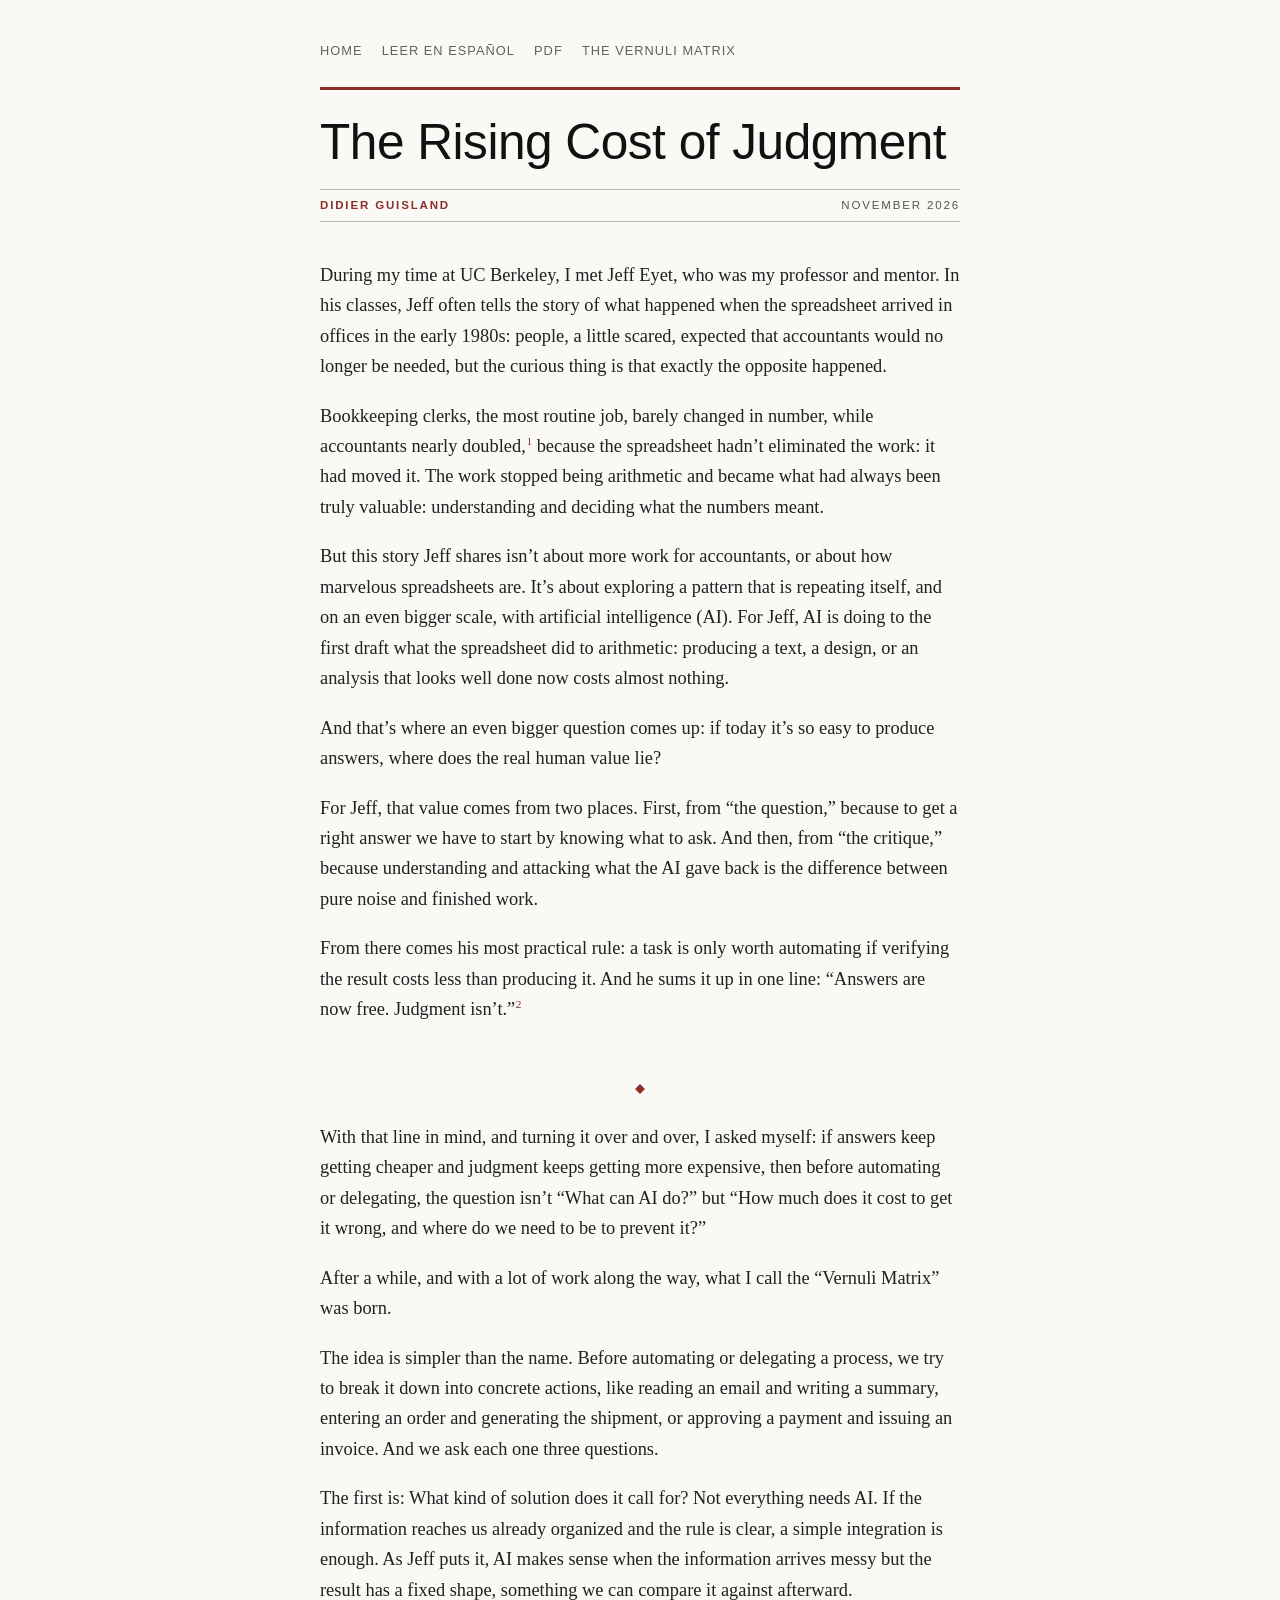
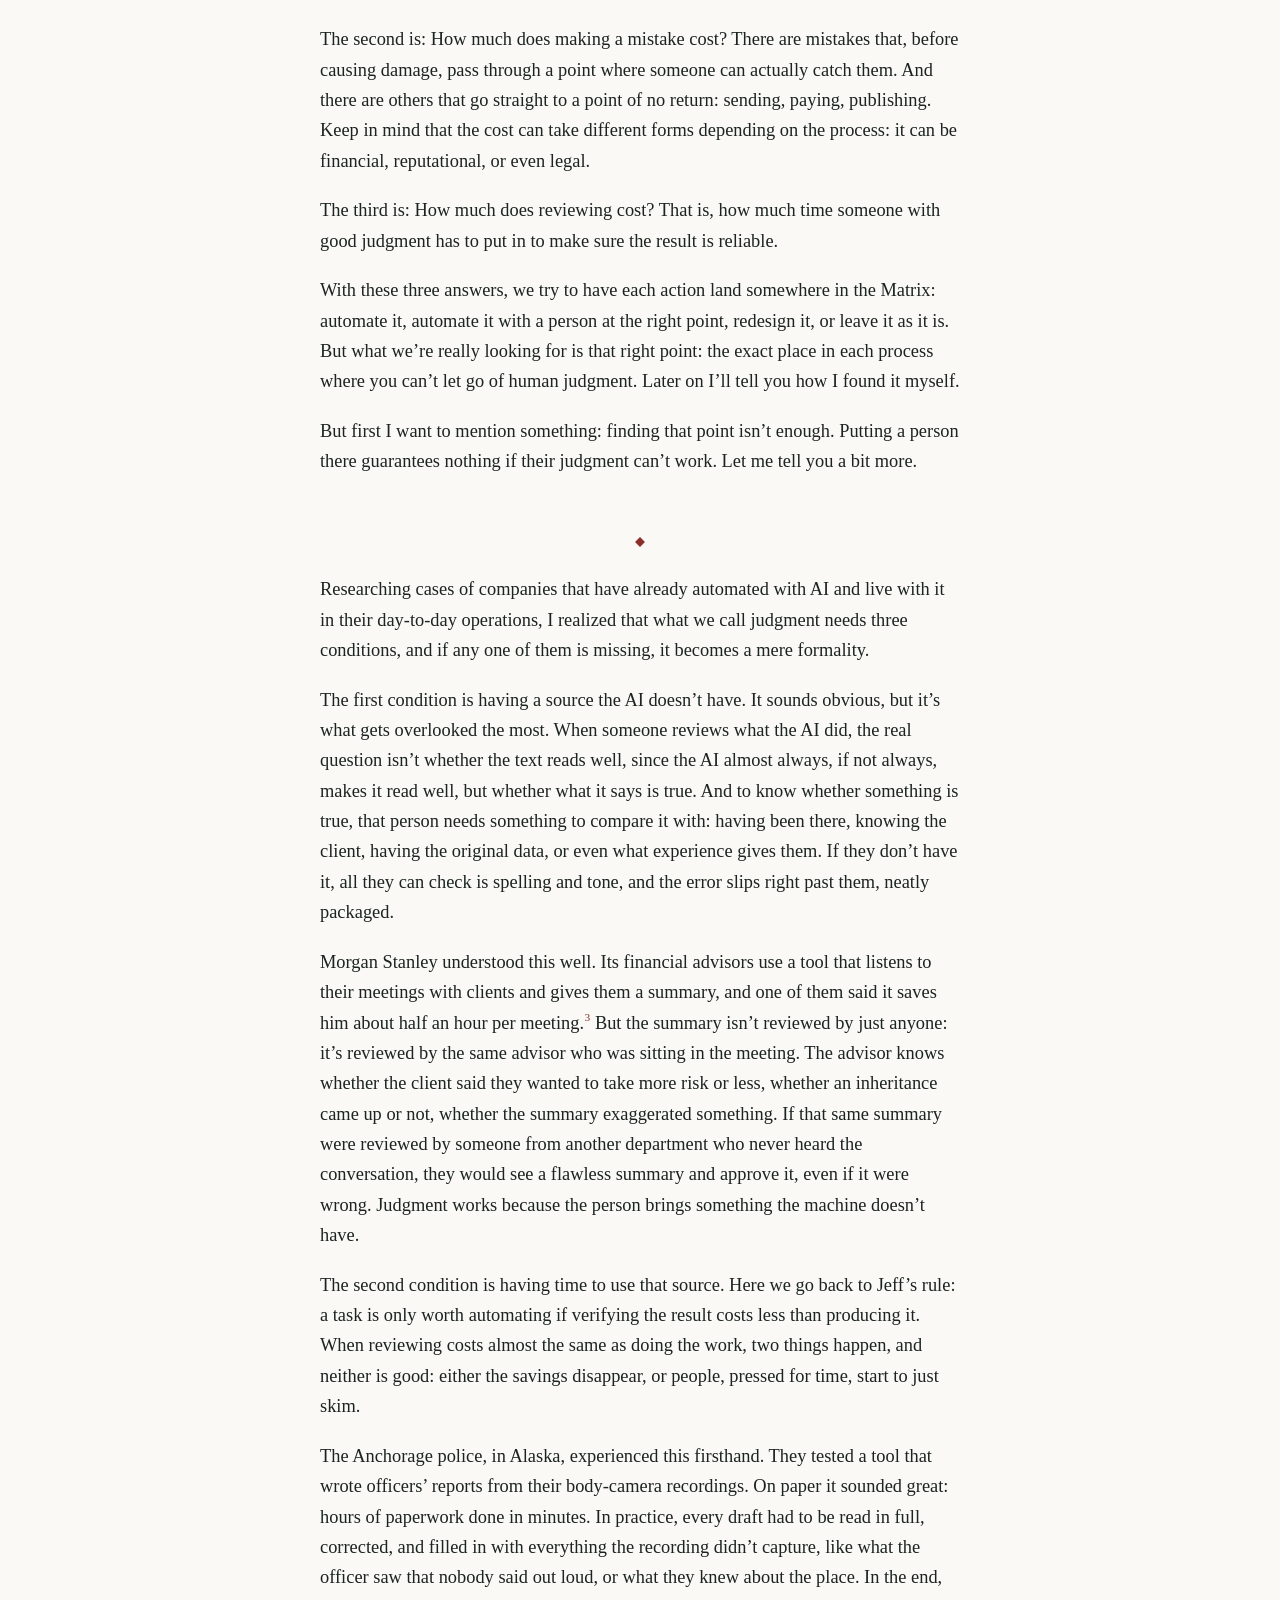
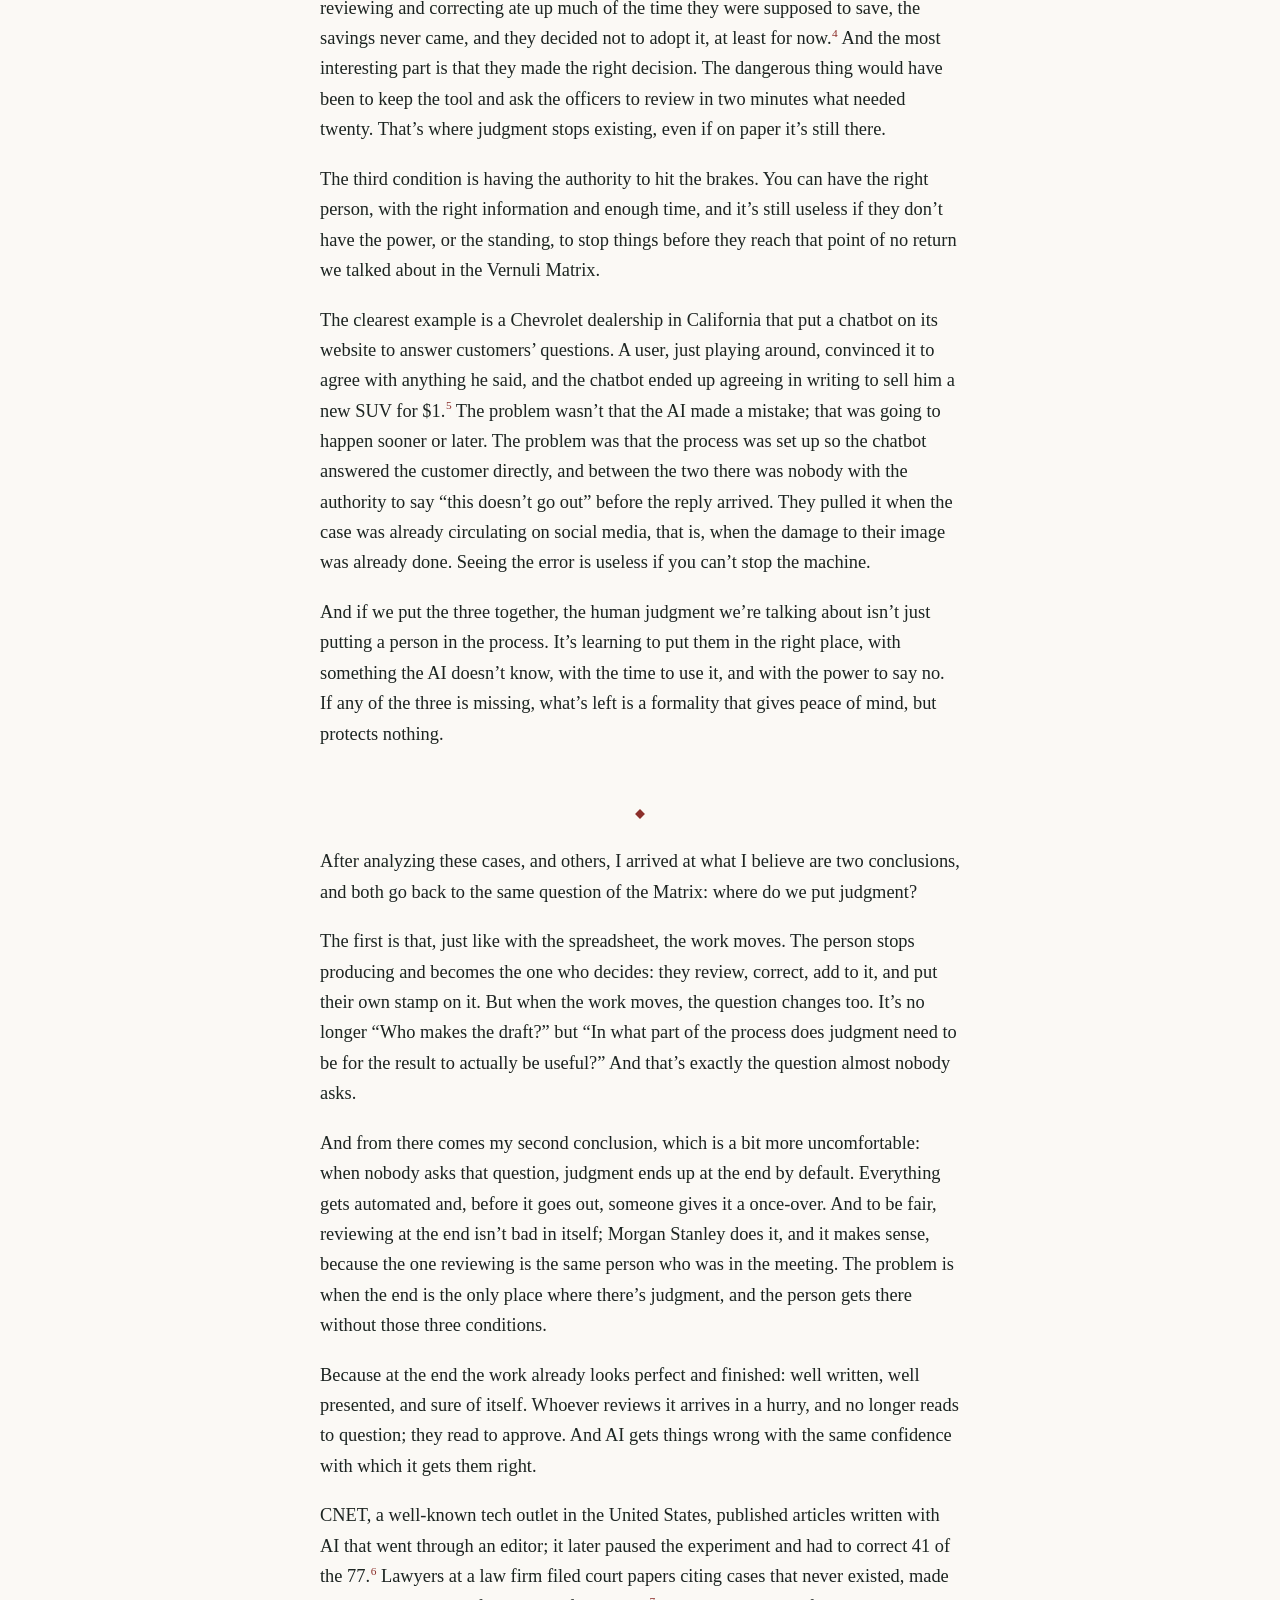
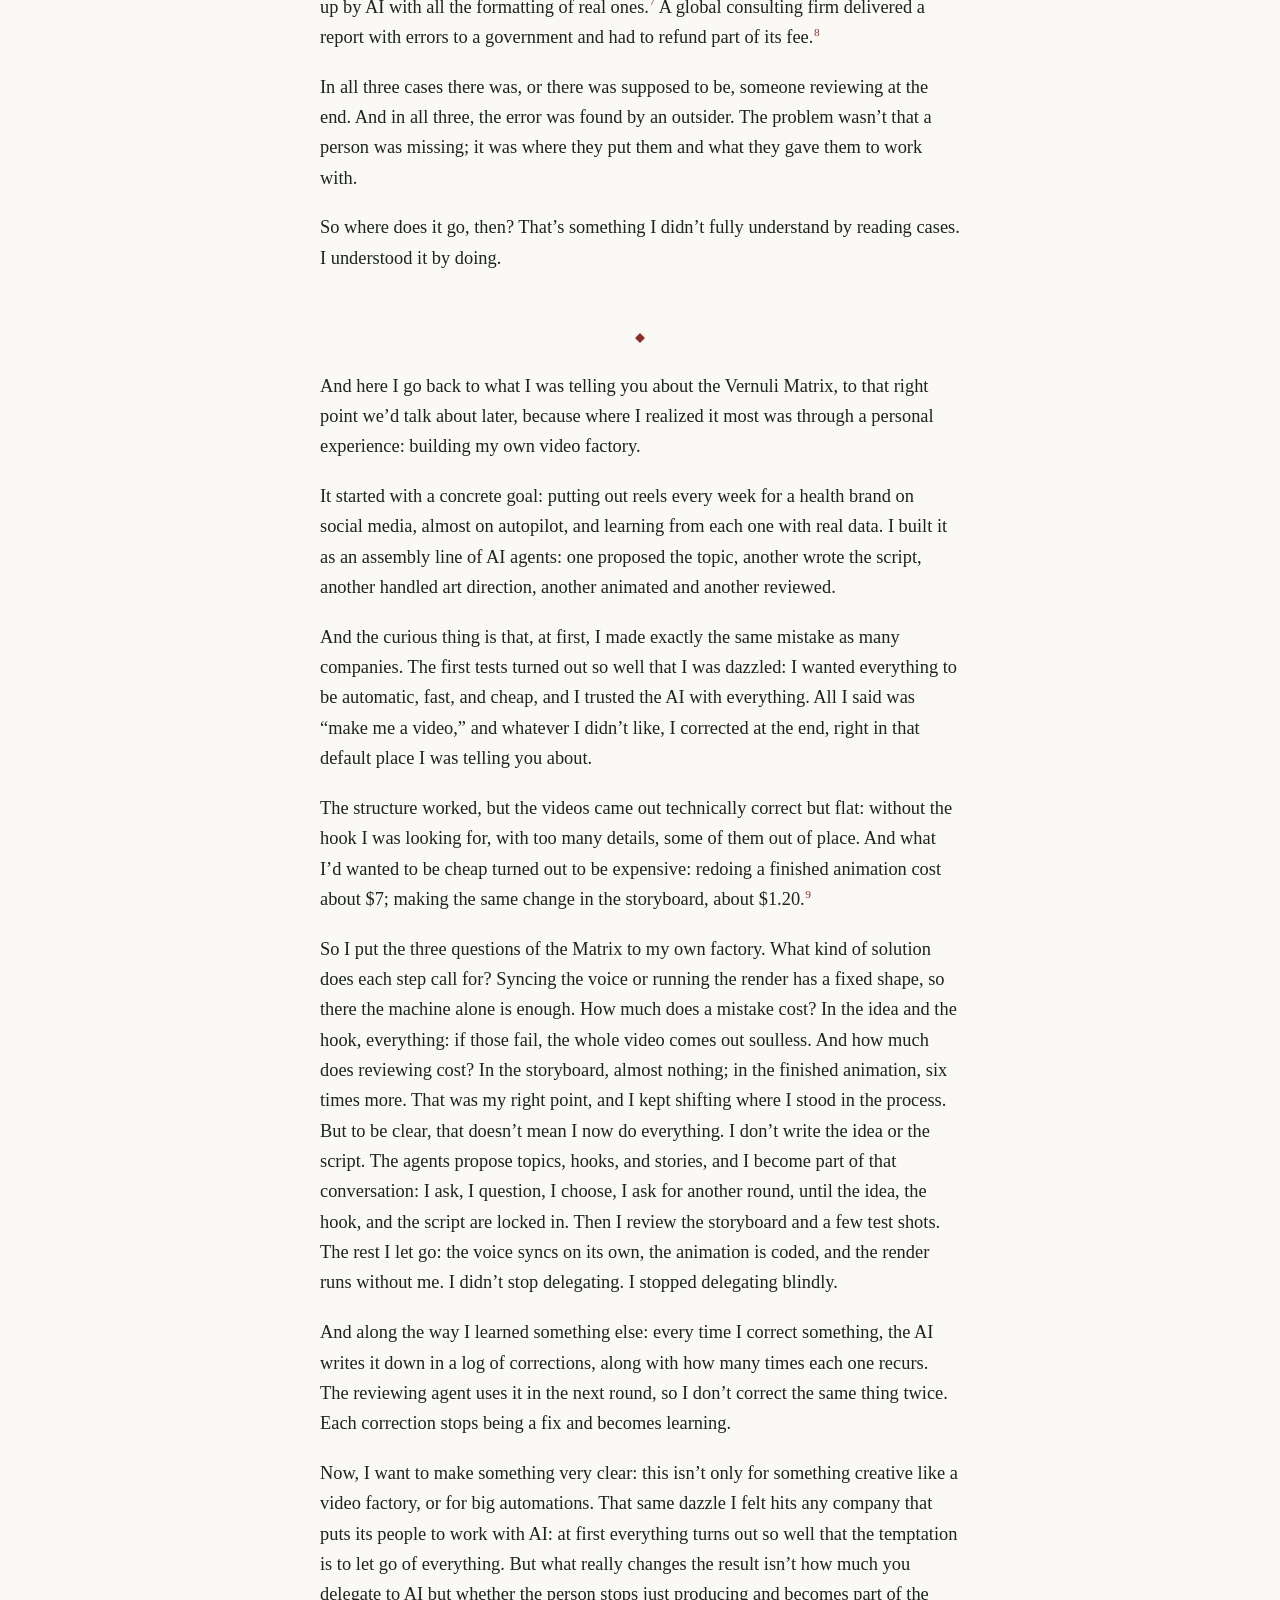
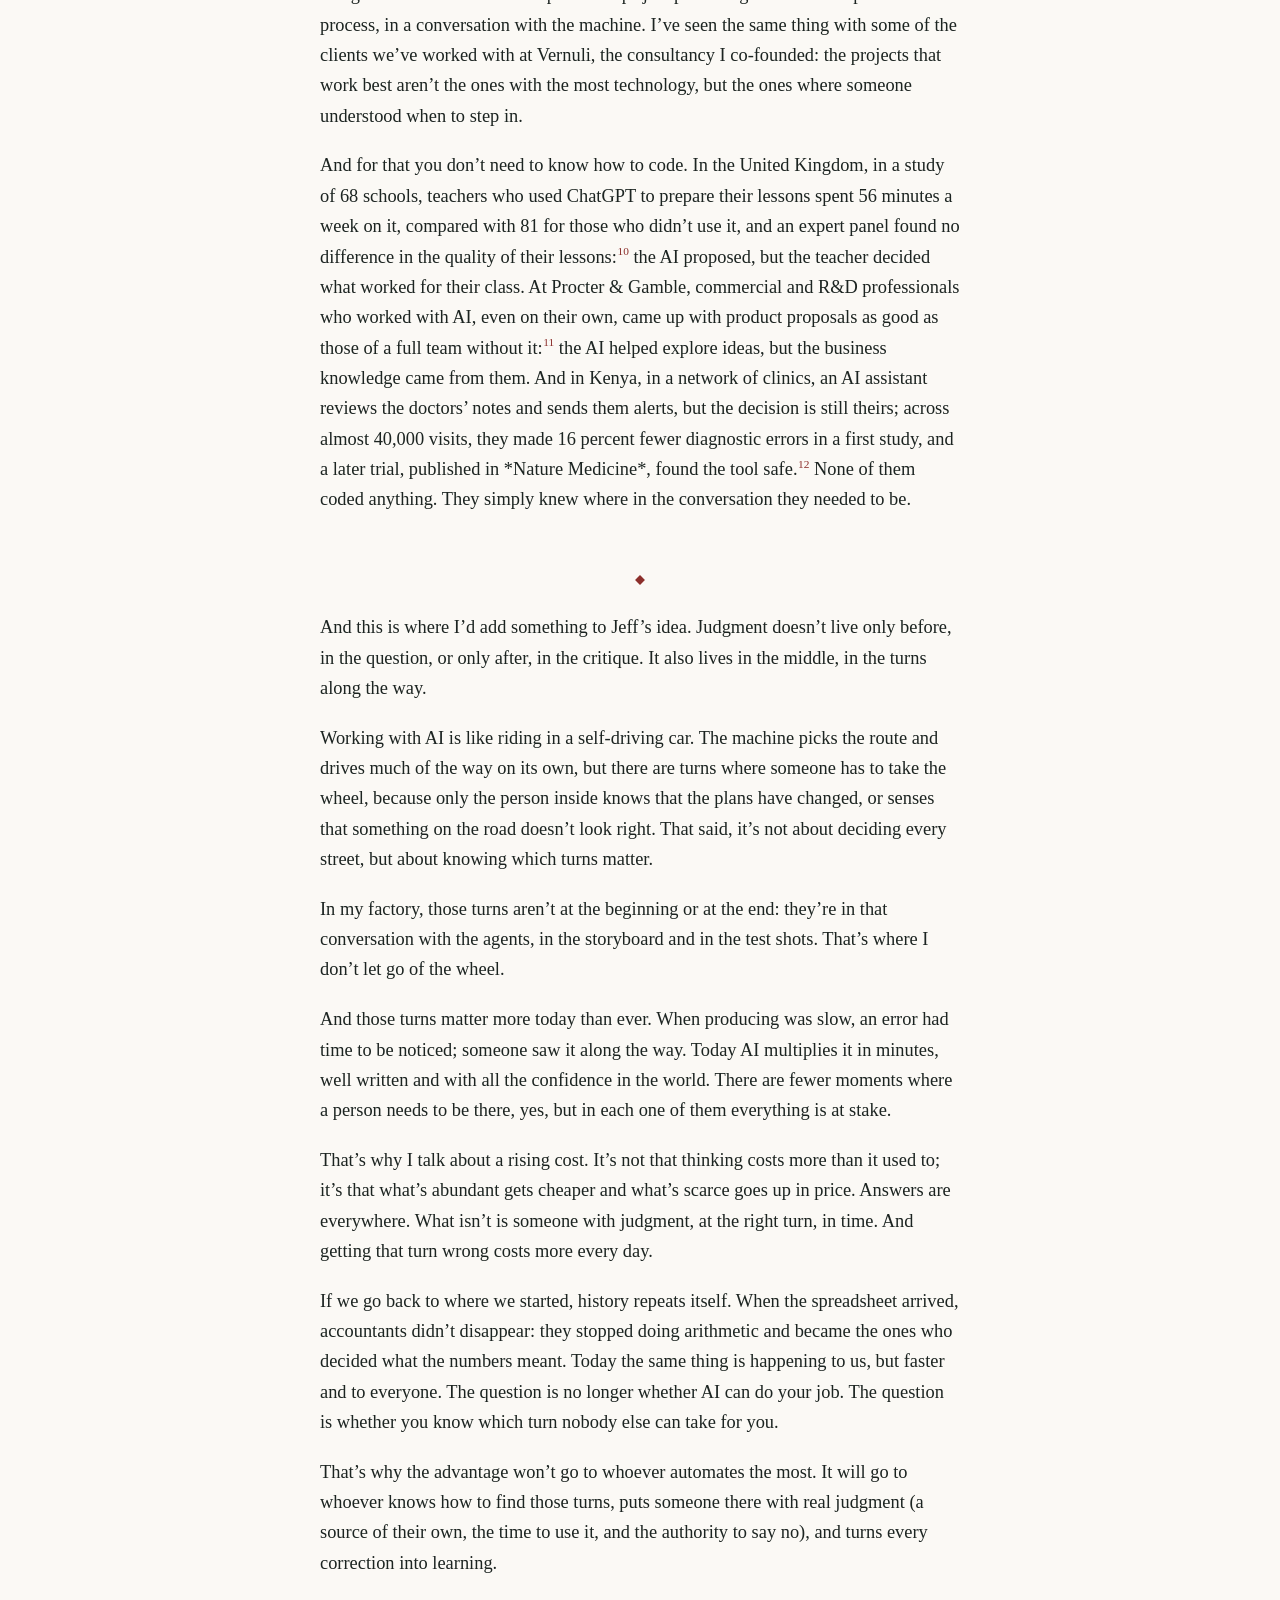
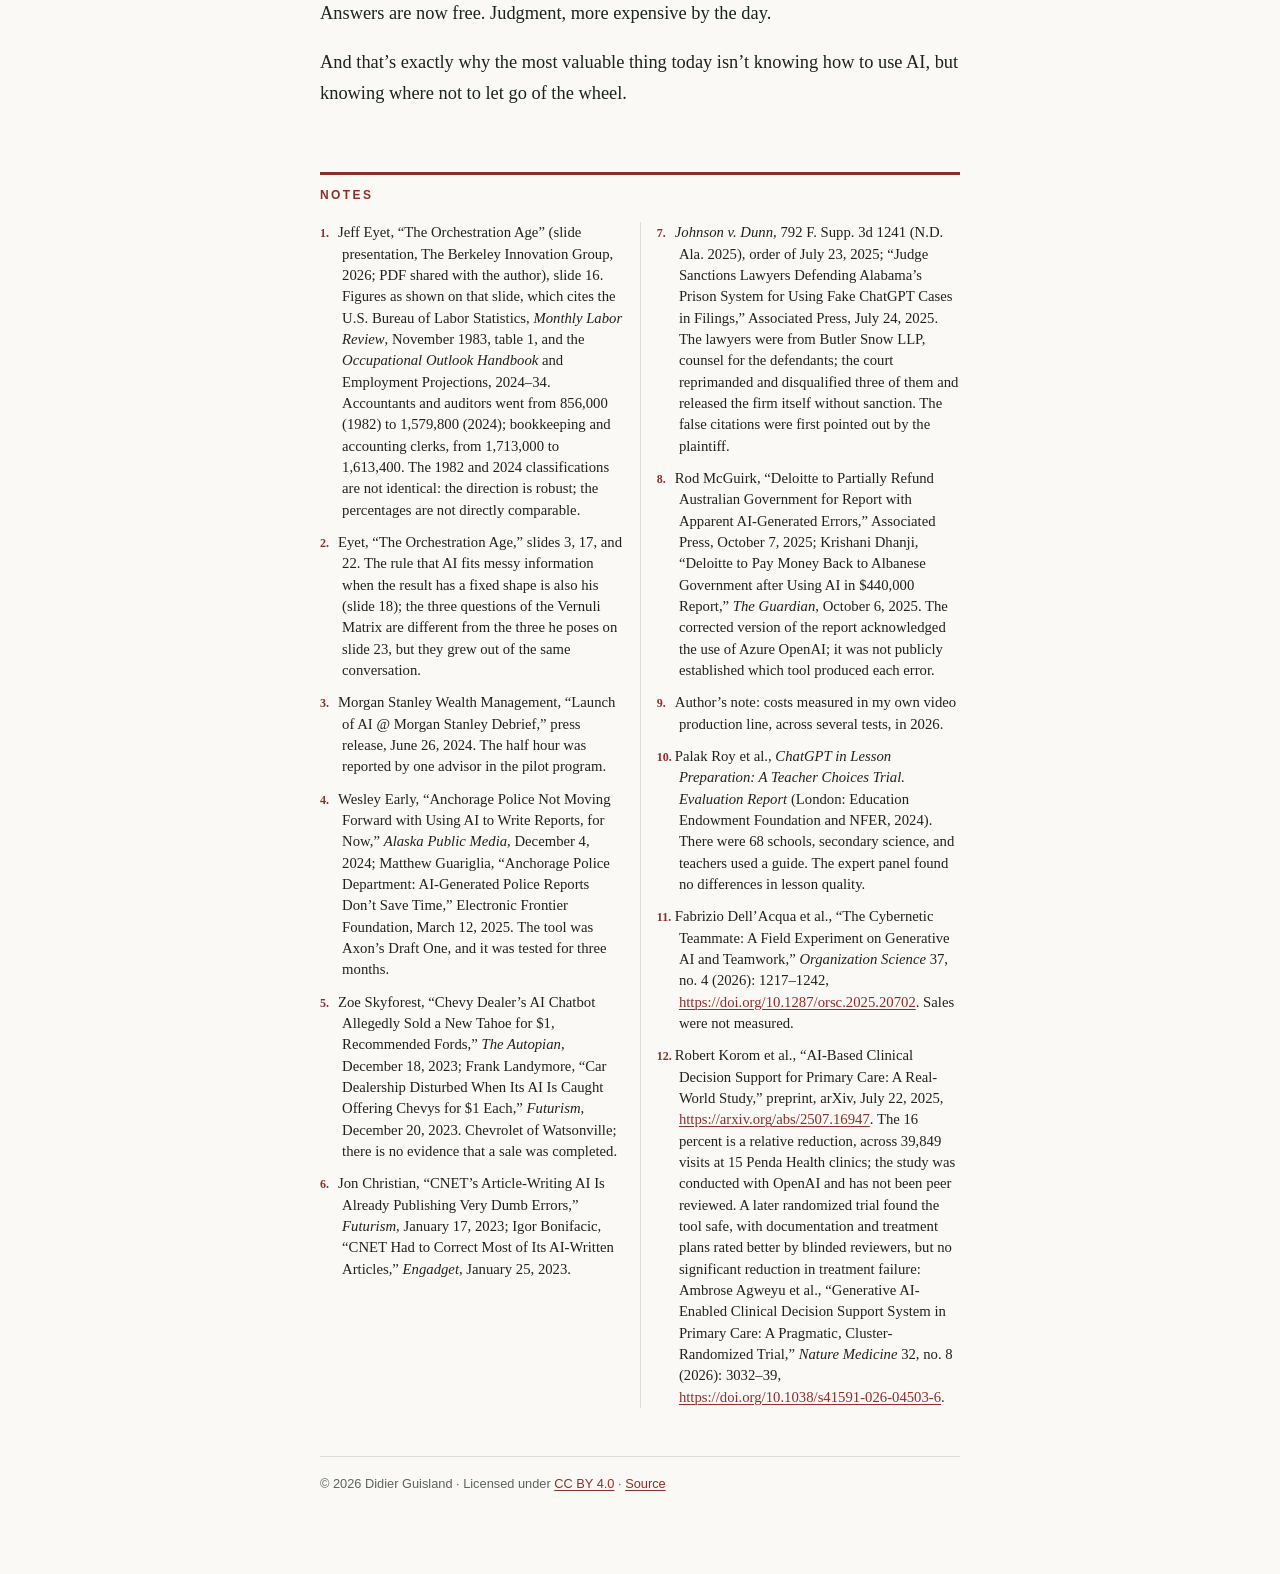
==== en/index.html @ 605b2285 "Initial public version" ====
<!doctype html>
<html lang="en"><head><meta charset="utf-8"><meta name="viewport" content="width=device-width, initial-scale=1"><meta name="description" content="An essay on where human judgment belongs when answers become free. By Didier Guisland."><meta property="og:title" content="The Rising Cost of Judgment"><meta property="og:description" content="An essay on where human judgment belongs when answers become free. By Didier Guisland."><meta property="og:type" content="article"><meta name="author" content="Didier Guisland"><title>The Rising Cost of Judgment</title>
<style>
html { -webkit-print-color-adjust: exact; }
body { margin: 0; hyphens: manual; }
sup { font-size: .62em; line-height: 0; vertical-align: super; }
p { margin: 0; orphans: 3; widows: 3; }
.nota { break-inside: avoid; overflow-wrap: anywhere; }
a { color: inherit; overflow-wrap: anywhere; }
.marcador { background: #FFF1A8; color: #6B5300; font-style: normal; padding: .1em .35em; border: 1px dashed #C9A400; font-family: 'Helvetica Neue', sans-serif; font-size: 9pt; letter-spacing: 0; text-transform: none; }
@page { size: 8.5in 11in; margin: .95in 1.2in .95in 1.2in;
  @bottom-left { content: "Didier Guisland   ·   THE RISING COST OF JUDGMENT"; white-space: pre; width: 5in; font: 7.5pt 'Helvetica Neue', sans-serif; letter-spacing: .14em; text-transform: uppercase; color: #6d6d6d; vertical-align: top; padding-top: .3in; }
  @bottom-right { content: counter(page); font: 9pt 'Helvetica Neue', sans-serif; color: #6d6d6d; vertical-align: top; padding-top: .26in; } }
:root { --acento: #8C2F2B; }
body { font-family: Charter, 'Bitstream Charter', Georgia, serif; font-size: 11.5pt; line-height: 1.55; color: #1a1a1a; }
header { border-top: 2.5pt solid var(--acento); padding-top: .32in; margin-bottom: .42in; }
h1 { text-wrap: balance; font-family: 'Helvetica Neue', Helvetica, sans-serif; font-weight: 500; font-size: 32pt; line-height: 1.1; letter-spacing: -.01em; margin: 0 0 .2in; color: #111; }
.bajada { font-style: italic; font-size: 15pt; line-height: 1.35; color: #444; margin: 0 0 .28in; }
.firma { font-family: 'Helvetica Neue', Helvetica, sans-serif; font-size: 8.5pt; letter-spacing: .16em; text-transform: uppercase; color: #555;
  border-top: .5pt solid #bbb; border-bottom: .5pt solid #bbb; padding: .55em 0 .45em; display: flex; justify-content: space-between; }
.firma b { font-weight: 600; color: var(--acento); }
section p + p { text-indent: 1.4em; }
section:first-of-type > p:first-child::first-line { font-variant-caps: normal; }
section + section > p:first-child { padding-top: 3.1em; background: url("data:image/svg+xml,%3Csvg xmlns='http://www.w3.org/2000/svg' width='10' height='10'%3E%3Crect x='1.5' y='1.5' width='7' height='7' fill='%238C2F2B' transform='rotate(45 5 5)'/%3E%3C/svg%3E") center 1.05em / 10px 10px no-repeat; }
sup { font-family: Charter, 'Bitstream Charter', Georgia, serif; color: var(--acento); font-size: .62em; padding-left: .05em; }
h2.notas { font-family: 'Helvetica Neue', Helvetica, sans-serif; font-weight: 600; font-size: 9pt; letter-spacing: .2em; text-transform: uppercase; color: var(--acento);
  border-top: 2.5pt solid var(--acento); padding-top: .9em; margin: 0 0 1.4em; break-before: page; }
.lista-notas { column-count: 2; column-gap: .35in; column-rule: .5pt solid #ddd; }
.nota { font-size: 9.5pt; line-height: 1.45; margin: 0 0 .75em; padding-left: 1.5em; text-indent: -1.5em; color: #222; }
.nota .n { display: inline-block; width: 1.5em; text-indent: 0; font-size: 9pt; color: var(--acento); font-weight: 700; }
a { text-decoration: none; color: #333; }

@media screen {
  html { background: #FBF9F5; }
  body { max-width: 40rem; margin: 0 auto; padding: 2.5rem 1.25rem 5rem; font-size: 1.15rem; line-height: 1.65; color: #1C2421; }
  header { padding-top: 1.6rem; margin-bottom: 2.4rem; }
  h1 { font-size: clamp(2.1rem, 7vw, 3.1rem); margin-bottom: 1.2rem; }
  .firma { font-size: .72rem; }
  section p + p { text-indent: 0; margin-top: 1.05em; }
  section + section > p:first-child { margin-top: 2.2em; }
  h2.notas { margin-top: 4rem; font-size: .75rem; }
  .lista-notas { column-count: 1; }
  .nota { font-size: .92rem; }
  a { color: #8C2F2B; text-decoration: underline; text-decoration-thickness: 1px; text-underline-offset: 2px; }
  .topnav { font-family: 'Helvetica Neue', Helvetica, Arial, sans-serif; font-size: .8rem; letter-spacing: .08em; text-transform: uppercase; display: flex; flex-wrap: wrap; gap: .4rem 1.2rem; margin-bottom: 1.6rem; }
  .topnav a { color: #5C6460; text-decoration: none; }
  .topnav a:hover { color: #8C2F2B; }
  .pie { font-family: 'Helvetica Neue', Helvetica, Arial, sans-serif; font-size: .8rem; color: #5C6460; border-top: 1px solid #ddd; margin-top: 3rem; padding-top: 1rem; }
}
@media screen and (min-width: 60rem) { .lista-notas { column-count: 2; } }
@media print { .topnav, .pie { display: none; } }
</style></head>
<body>
<nav class="topnav"><a href="../">Home</a><a href="../es/">Leer en español</a><a href="The-Rising-Cost-of-Judgment.pdf">PDF</a><a href="../matrix/">The Vernuli Matrix</a></nav>
<header>
<h1>The Rising Cost of Judgment</h1>
<div class="firma"><span><b>Didier Guisland</b></span><span>November 2026</span></div>
</header>
<main>
<section>
<p>During my time at UC Berkeley, I met Jeff Eyet, who was my professor and mentor. In his classes, Jeff often tells the story of what happened when the spreadsheet arrived in offices in the early 1980s: people, a little scared, expected that accountants would no longer be needed, but the curious thing is that exactly the opposite happened.</p>
<p>Bookkeeping clerks, the most routine job, barely changed in number, while accountants nearly doubled,<sup>1</sup> because the spreadsheet hadn’t eliminated the work: it had moved it. The work stopped being arithmetic and became what had always been truly valuable: understanding and deciding what the numbers meant.</p>
<p>But this story Jeff shares isn’t about more work for accountants, or about how marvelous spreadsheets are. It’s about exploring a pattern that is repeating itself, and on an even bigger scale, with artificial intelligence (AI). For Jeff, AI is doing to the first draft what the spreadsheet did to arithmetic: producing a text, a design, or an analysis that looks well done now costs almost nothing.</p>
<p>And that’s where an even bigger question comes up: if today it’s so easy to produce answers, where does the real human value lie?</p>
<p>For Jeff, that value comes from two places. First, from “the question,” because to get a right answer we have to start by knowing what to ask. And then, from “the critique,” because understanding and attacking what the AI gave back is the difference between pure noise and finished work.</p>
<p>From there comes his most practical rule: a task is only worth automating if verifying the result costs less than producing it. And he sums it up in one line: “Answers are now free. Judgment isn’t.”<sup>2</sup></p>
</section>

<section>
<p>With that line in mind, and turning it over and over, I asked myself: if answers keep getting cheaper and judgment keeps getting more expensive, then before automating or delegating, the question isn’t “What can AI do?” but “How much does it cost to get it wrong, and where do we need to be to prevent it?”</p>
<p>After a while, and with a lot of work along the way, what I call the “Vernuli Matrix” was born.</p>
<p>The idea is simpler than the name. Before automating or delegating a process, we try to break it down into concrete actions, like reading an email and writing a summary, entering an order and generating the shipment, or approving a payment and issuing an invoice. And we ask each one three questions.</p>
<p>The first is: What kind of solution does it call for? Not everything needs AI. If the information reaches us already organized and the rule is clear, a simple integration is enough. As Jeff puts it, AI makes sense when the information arrives messy but the result has a fixed shape, something we can compare it against afterward.</p>
<p>The second is: How much does making a mistake cost? There are mistakes that, before causing damage, pass through a point where someone can actually catch them. And there are others that go straight to a point of no return: sending, paying, publishing. Keep in mind that the cost can take different forms depending on the process: it can be financial, reputational, or even legal.</p>
<p>The third is: How much does reviewing cost? That is, how much time someone with good judgment has to put in to make sure the result is reliable.</p>
<p>With these three answers, we try to have each action land somewhere in the Matrix: automate it, automate it with a person at the right point, redesign it, or leave it as it is. But what we’re really looking for is that right point: the exact place in each process where you can’t let go of human judgment. Later on I’ll tell you how I found it myself.</p>
<p>But first I want to mention something: finding that point isn’t enough. Putting a person there guarantees nothing if their judgment can’t work. Let me tell you a bit more.</p>
</section>

<section>
<p>Researching cases of companies that have already automated with AI and live with it in their day-to-day operations, I realized that what we call judgment needs three conditions, and if any one of them is missing, it becomes a mere formality.</p>
<p>The first condition is having a source the AI doesn’t have. It sounds obvious, but it’s what gets overlooked the most. When someone reviews what the AI did, the real question isn’t whether the text reads well, since the AI almost always, if not always, makes it read well, but whether what it says is true. And to know whether something is true, that person needs something to compare it with: having been there, knowing the client, having the original data, or even what experience gives them. If they don’t have it, all they can check is spelling and tone, and the error slips right past them, neatly packaged.</p>
<p>Morgan Stanley understood this well. Its financial advisors use a tool that listens to their meetings with clients and gives them a summary, and one of them said it saves him about half an hour per meeting.<sup>3</sup> But the summary isn’t reviewed by just anyone: it’s reviewed by the same advisor who was sitting in the meeting. The advisor knows whether the client said they wanted to take more risk or less, whether an inheritance came up or not, whether the summary exaggerated something. If that same summary were reviewed by someone from another department who never heard the conversation, they would see a flawless summary and approve it, even if it were wrong. Judgment works because the person brings something the machine doesn’t have.</p>
<p>The second condition is having time to use that source. Here we go back to Jeff’s rule: a task is only worth automating if verifying the result costs less than producing it. When reviewing costs almost the same as doing the work, two things happen, and neither is good: either the savings disappear, or people, pressed for time, start to just skim.</p>
<p>The Anchorage police, in Alaska, experienced this firsthand. They tested a tool that wrote officers’ reports from their body-camera recordings. On paper it sounded great: hours of paperwork done in minutes. In practice, every draft had to be read in full, corrected, and filled in with everything the recording didn’t capture, like what the officer saw that nobody said out loud, or what they knew about the place. In the end, reviewing and correcting ate up much of the time they were supposed to save, the savings never came, and they decided not to adopt it, at least for now.<sup>4</sup> And the most interesting part is that they made the right decision. The dangerous thing would have been to keep the tool and ask the officers to review in two minutes what needed twenty. That’s where judgment stops existing, even if on paper it’s still there.</p>
<p>The third condition is having the authority to hit the brakes. You can have the right person, with the right information and enough time, and it’s still useless if they don’t have the power, or the standing, to stop things before they reach that point of no return we talked about in the Vernuli Matrix.</p>
<p>The clearest example is a Chevrolet dealership in California that put a chatbot on its website to answer customers’ questions. A user, just playing around, convinced it to agree with anything he said, and the chatbot ended up agreeing in writing to sell him a new SUV for $1.<sup>5</sup> The problem wasn’t that the AI made a mistake; that was going to happen sooner or later. The problem was that the process was set up so the chatbot answered the customer directly, and between the two there was nobody with the authority to say “this doesn’t go out” before the reply arrived. They pulled it when the case was already circulating on social media, that is, when the damage to their image was already done. Seeing the error is useless if you can’t stop the machine.</p>
<p>And if we put the three together, the human judgment we’re talking about isn’t just putting a person in the process. It’s learning to put them in the right place, with something the AI doesn’t know, with the time to use it, and with the power to say no. If any of the three is missing, what’s left is a formality that gives peace of mind, but protects nothing.</p>
</section>

<section>
<p>After analyzing these cases, and others, I arrived at what I believe are two conclusions, and both go back to the same question of the Matrix: where do we put judgment?</p>
<p>The first is that, just like with the spreadsheet, the work moves. The person stops producing and becomes the one who decides: they review, correct, add to it, and put their own stamp on it. But when the work moves, the question changes too. It’s no longer “Who makes the draft?” but “In what part of the process does judgment need to be for the result to actually be useful?” And that’s exactly the question almost nobody asks.</p>
<p>And from there comes my second conclusion, which is a bit more uncomfortable: when nobody asks that question, judgment ends up at the end by default. Everything gets automated and, before it goes out, someone gives it a once-over. And to be fair, reviewing at the end isn’t bad in itself; Morgan Stanley does it, and it makes sense, because the one reviewing is the same person who was in the meeting. The problem is when the end is the only place where there’s judgment, and the person gets there without those three conditions.</p>
<p>Because at the end the work already looks perfect and finished: well written, well presented, and sure of itself. Whoever reviews it arrives in a hurry, and no longer reads to question; they read to approve. And AI gets things wrong with the same confidence with which it gets them right.</p>
<p>CNET, a well-known tech outlet in the United States, published articles written with AI that went through an editor; it later paused the experiment and had to correct 41 of the 77.<sup>6</sup> Lawyers at a law firm filed court papers citing cases that never existed, made up by AI with all the formatting of real ones.<sup>7</sup> A global consulting firm delivered a report with errors to a government and had to refund part of its fee.<sup>8</sup></p>
<p>In all three cases there was, or there was supposed to be, someone reviewing at the end. And in all three, the error was found by an outsider. The problem wasn’t that a person was missing; it was where they put them and what they gave them to work with.</p>
<p>So where does it go, then? That’s something I didn’t fully understand by reading cases. I understood it by doing.</p>
</section>

<section>
<p>And here I go back to what I was telling you about the Vernuli Matrix, to that right point we’d talk about later, because where I realized it most was through a personal experience: building my own video factory.</p>
<p>It started with a concrete goal: putting out reels every week for a health brand on social media, almost on autopilot, and learning from each one with real data. I built it as an assembly line of AI agents: one proposed the topic, another wrote the script, another handled art direction, another animated and another reviewed.</p>
<p>And the curious thing is that, at first, I made exactly the same mistake as many companies. The first tests turned out so well that I was dazzled: I wanted everything to be automatic, fast, and cheap, and I trusted the AI with everything. All I said was “make me a video,” and whatever I didn’t like, I corrected at the end, right in that default place I was telling you about.</p>
<p>The structure worked, but the videos came out technically correct but flat: without the hook I was looking for, with too many details, some of them out of place. And what I’d wanted to be cheap turned out to be expensive: redoing a finished animation cost about $7; making the same change in the storyboard, about $1.20.<sup>9</sup></p>
<p>So I put the three questions of the Matrix to my own factory. What kind of solution does each step call for? Syncing the voice or running the render has a fixed shape, so there the machine alone is enough. How much does a mistake cost? In the idea and the hook, everything: if those fail, the whole video comes out soulless. And how much does reviewing cost? In the storyboard, almost nothing; in the finished animation, six times more. That was my right point, and I kept shifting where I stood in the process. But to be clear, that doesn’t mean I now do everything. I don’t write the idea or the script. The agents propose topics, hooks, and stories, and I become part of that conversation: I ask, I question, I choose, I ask for another round, until the idea, the hook, and the script are locked in. Then I review the storyboard and a few test shots. The rest I let go: the voice syncs on its own, the animation is coded, and the render runs without me. I didn’t stop delegating. I stopped delegating blindly.</p>
<p>And along the way I learned something else: every time I correct something, the AI writes it down in a log of corrections, along with how many times each one recurs. The reviewing agent uses it in the next round, so I don’t correct the same thing twice. Each correction stops being a fix and becomes learning.</p>
<p>Now, I want to make something very clear: this isn’t only for something creative like a video factory, or for big automations. That same dazzle I felt hits any company that puts its people to work with AI: at first everything turns out so well that the temptation is to let go of everything. But what really changes the result isn’t how much you delegate to AI but whether the person stops just producing and becomes part of the process, in a conversation with the machine. I’ve seen the same thing with some of the clients we’ve worked with at Vernuli, the consultancy I co-founded: the projects that work best aren’t the ones with the most technology, but the ones where someone understood when to step in.</p>
<p>And for that you don’t need to know how to code. In the United Kingdom, in a study of 68 schools, teachers who used ChatGPT to prepare their lessons spent 56 minutes a week on it, compared with 81 for those who didn’t use it, and an expert panel found no difference in the quality of their lessons:<sup>10</sup> the AI proposed, but the teacher decided what worked for their class. At Procter &amp; Gamble, commercial and R&amp;D professionals who worked with AI, even on their own, came up with product proposals as good as those of a full team without it:<sup>11</sup> the AI helped explore ideas, but the business knowledge came from them. And in Kenya, in a network of clinics, an AI assistant reviews the doctors’ notes and sends them alerts, but the decision is still theirs; across almost 40,000 visits, they made 16 percent fewer diagnostic errors in a first study, and a later trial, published in *Nature Medicine*, found the tool safe.<sup>12</sup> None of them coded anything. They simply knew where in the conversation they needed to be.</p>
</section>

<section>
<p>And this is where I’d add something to Jeff’s idea. Judgment doesn’t live only before, in the question, or only after, in the critique. It also lives in the middle, in the turns along the way.</p>
<p>Working with AI is like riding in a self-driving car. The machine picks the route and drives much of the way on its own, but there are turns where someone has to take the wheel, because only the person inside knows that the plans have changed, or senses that something on the road doesn’t look right. That said, it’s not about deciding every street, but about knowing which turns matter.</p>
<p>In my factory, those turns aren’t at the beginning or at the end: they’re in that conversation with the agents, in the storyboard and in the test shots. That’s where I don’t let go of the wheel.</p>
<p>And those turns matter more today than ever. When producing was slow, an error had time to be noticed; someone saw it along the way. Today AI multiplies it in minutes, well written and with all the confidence in the world. There are fewer moments where a person needs to be there, yes, but in each one of them everything is at stake.</p>
<p>That’s why I talk about a rising cost. It’s not that thinking costs more than it used to; it’s that what’s abundant gets cheaper and what’s scarce goes up in price. Answers are everywhere. What isn’t is someone with judgment, at the right turn, in time. And getting that turn wrong costs more every day.</p>
<p>If we go back to where we started, history repeats itself. When the spreadsheet arrived, accountants didn’t disappear: they stopped doing arithmetic and became the ones who decided what the numbers meant. Today the same thing is happening to us, but faster and to everyone. The question is no longer whether AI can do your job. The question is whether you know which turn nobody else can take for you.</p>
<p>That’s why the advantage won’t go to whoever automates the most. It will go to whoever knows how to find those turns, puts someone there with real judgment (a source of their own, the time to use it, and the authority to say no), and turns every correction into learning.</p>
<p>Answers are now free. Judgment, more expensive by the day.</p>
<p>And that’s exactly why the most valuable thing today isn’t knowing how to use AI, but knowing where not to let go of the wheel.</p>
</section>

<section>

</section>
</main>
<h2 class="notas">Notes</h2>
<div class="lista-notas">
<p class="nota"><span class="n">1.</span>Jeff Eyet, “The Orchestration Age” (slide presentation, The Berkeley Innovation Group, 2026; PDF shared with the author), slide 16. Figures as shown on that slide, which cites the U.S. Bureau of Labor Statistics, <em>Monthly Labor Review</em>, November 1983, table 1, and the <em>Occupational Outlook Handbook</em> and Employment Projections, 2024–34. Accountants and auditors went from 856,000 (1982) to 1,579,800 (2024); bookkeeping and accounting clerks, from 1,713,000 to 1,613,400. The 1982 and 2024 classifications are not identical: the direction is robust; the percentages are not directly comparable.</p>
<p class="nota"><span class="n">2.</span>Eyet, “The Orchestration Age,” slides 3, 17, and 22. The rule that AI fits messy information when the result has a fixed shape is also his (slide 18); the three questions of the Vernuli Matrix are different from the three he poses on slide 23, but they grew out of the same conversation.</p>
<p class="nota"><span class="n">3.</span>Morgan Stanley Wealth Management, “Launch of AI @ Morgan Stanley Debrief,” press release, June 26, 2024. The half hour was reported by one advisor in the pilot program.</p>
<p class="nota"><span class="n">4.</span>Wesley Early, “Anchorage Police Not Moving Forward with Using AI to Write Reports, for Now,” <em>Alaska Public Media</em>, December 4, 2024; Matthew Guariglia, “Anchorage Police Department: AI-Generated Police Reports Don’t Save Time,” Electronic Frontier Foundation, March 12, 2025. The tool was Axon’s Draft One, and it was tested for three months.</p>
<p class="nota"><span class="n">5.</span>Zoe Skyforest, “Chevy Dealer’s AI Chatbot Allegedly Sold a New Tahoe for $1, Recommended Fords,” <em>The Autopian</em>, December 18, 2023; Frank Landymore, “Car Dealership Disturbed When Its AI Is Caught Offering Chevys for $1 Each,” <em>Futurism</em>, December 20, 2023. Chevrolet of Watsonville; there is no evidence that a sale was completed.</p>
<p class="nota"><span class="n">6.</span>Jon Christian, “CNET’s Article-Writing AI Is Already Publishing Very Dumb Errors,” <em>Futurism</em>, January 17, 2023; Igor Bonifacic, “CNET Had to Correct Most of Its AI-Written Articles,” <em>Engadget</em>, January 25, 2023.</p>
<p class="nota"><span class="n">7.</span><em>Johnson v. Dunn</em>, 792 F. Supp. 3d 1241 (N.D. Ala. 2025), order of July 23, 2025; “Judge Sanctions Lawyers Defending Alabama’s Prison System for Using Fake ChatGPT Cases in Filings,” Associated Press, July 24, 2025. The lawyers were from Butler Snow LLP, counsel for the defendants; the court reprimanded and disqualified three of them and released the firm itself without sanction. The false citations were first pointed out by the plaintiff.</p>
<p class="nota"><span class="n">8.</span>Rod McGuirk, “Deloitte to Partially Refund Australian Government for Report with Apparent AI-Generated Errors,” Associated Press, October 7, 2025; Krishani Dhanji, “Deloitte to Pay Money Back to Albanese Government after Using AI in $440,000 Report,” <em>The Guardian</em>, October 6, 2025. The corrected version of the report acknowledged the use of Azure OpenAI; it was not publicly established which tool produced each error.</p>
<p class="nota"><span class="n">9.</span>Author’s note: costs measured in my own video production line, across several tests, in 2026.</p>
<p class="nota"><span class="n">10.</span>Palak Roy et al., <em>ChatGPT in Lesson Preparation: A Teacher Choices Trial. Evaluation Report</em> (London: Education Endowment Foundation and NFER, 2024). There were 68 schools, secondary science, and teachers used a guide. The expert panel found no differences in lesson quality.</p>
<p class="nota"><span class="n">11.</span>Fabrizio Dell’Acqua et al., “The Cybernetic Teammate: A Field Experiment on Generative AI and Teamwork,” <em>Organization Science</em> 37, no. 4 (2026): 1217–1242, <a href="https://doi.org/10.1287/orsc.2025.20702">https://doi.org/10.1287/orsc.2025.20702</a>. Sales were not measured.</p>
<p class="nota"><span class="n">12.</span>Robert Korom et al., “AI-Based Clinical Decision Support for Primary Care: A Real-World Study,” preprint, arXiv, July 22, 2025, <a href="https://arxiv.org/abs/2507.16947">https://arxiv.org/abs/2507.16947</a>. The 16 percent is a relative reduction, across 39,849 visits at 15 Penda Health clinics; the study was conducted with OpenAI and has not been peer reviewed. A later randomized trial found the tool safe, with documentation and treatment plans rated better by blinded reviewers, but no significant reduction in treatment failure: Ambrose Agweyu et al., “Generative AI-Enabled Clinical Decision Support System in Primary Care: A Pragmatic, Cluster-Randomized Trial,” <em>Nature Medicine</em> 32, no. 8 (2026): 3032–39, <a href="https://doi.org/10.1038/s41591-026-04503-6">https://doi.org/10.1038/s41591-026-04503-6</a>.</p>
</div>
<p class="pie">© 2026 Didier Guisland · Licensed under <a href="https://creativecommons.org/licenses/by/4.0/">CC BY 4.0</a> · <a href="https://github.com/didierguisland/the-rising-cost-of-judgment">Source</a></p>
</body></html>
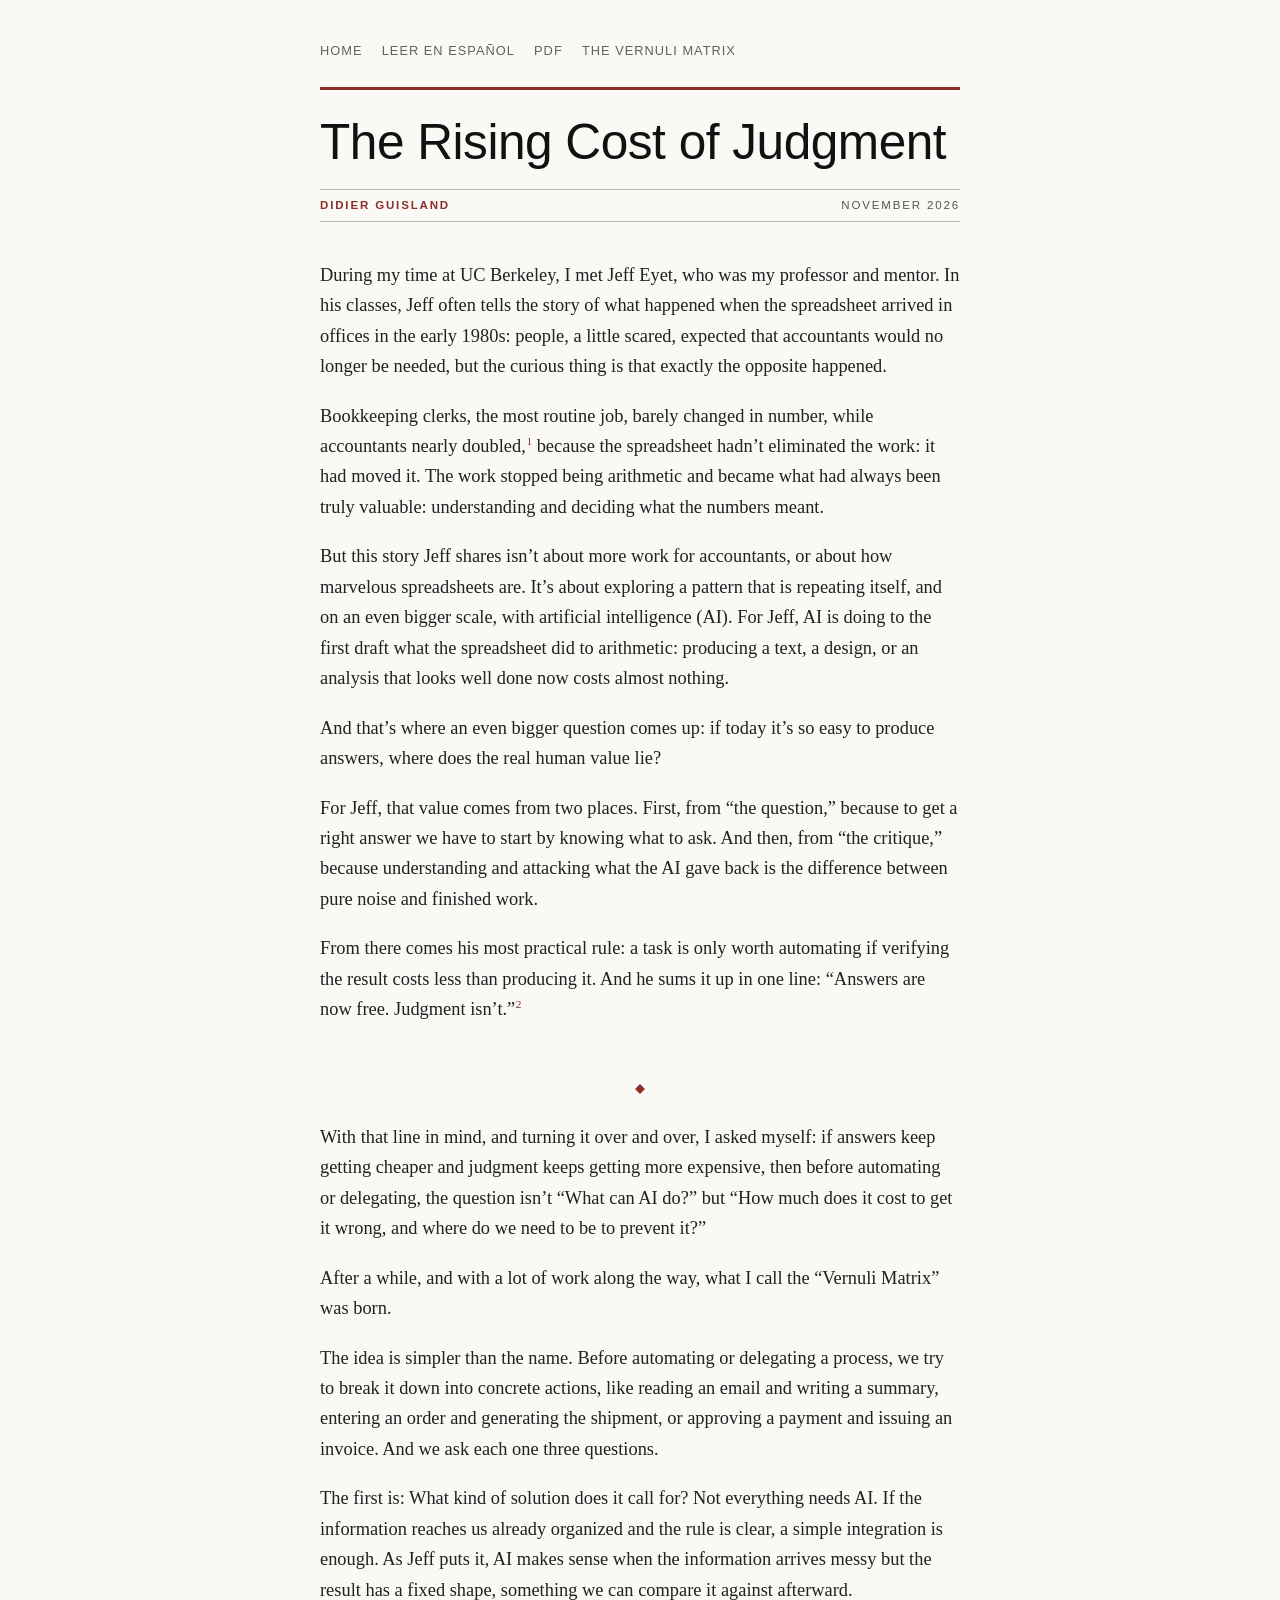
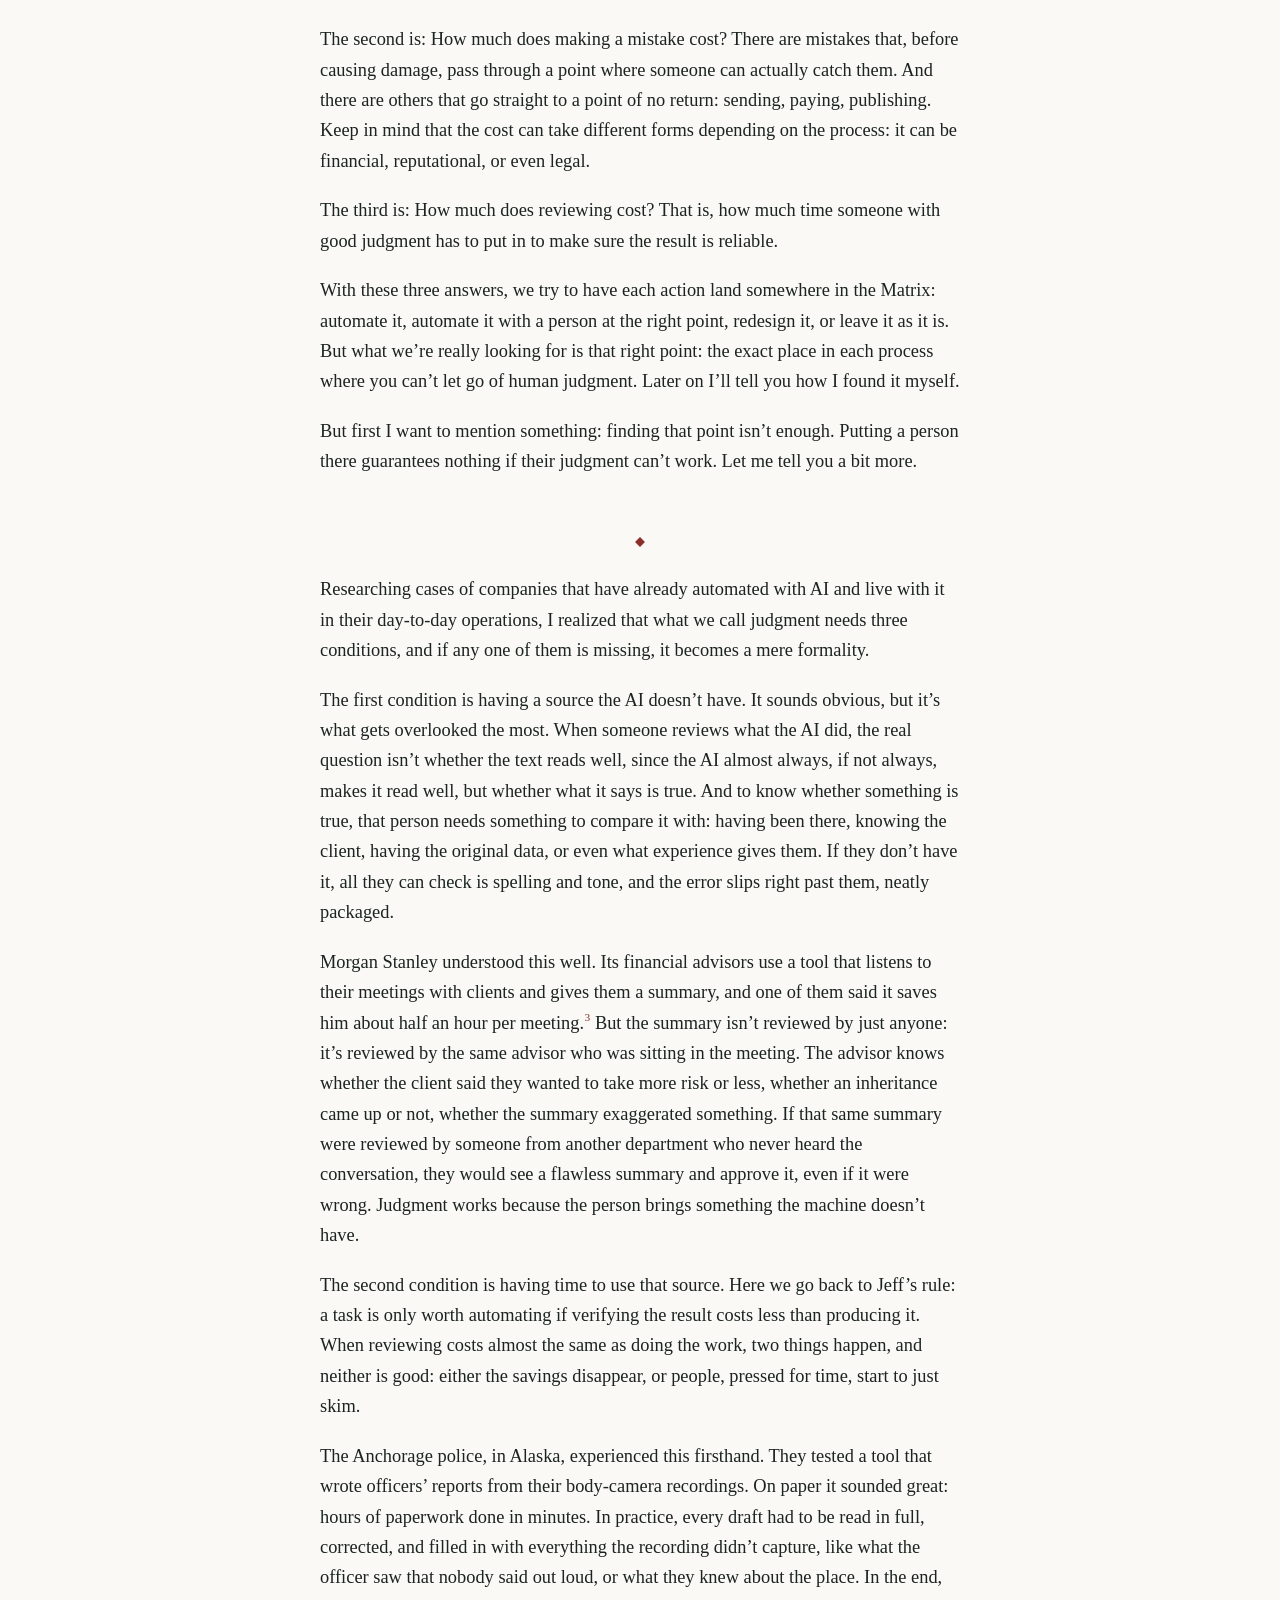
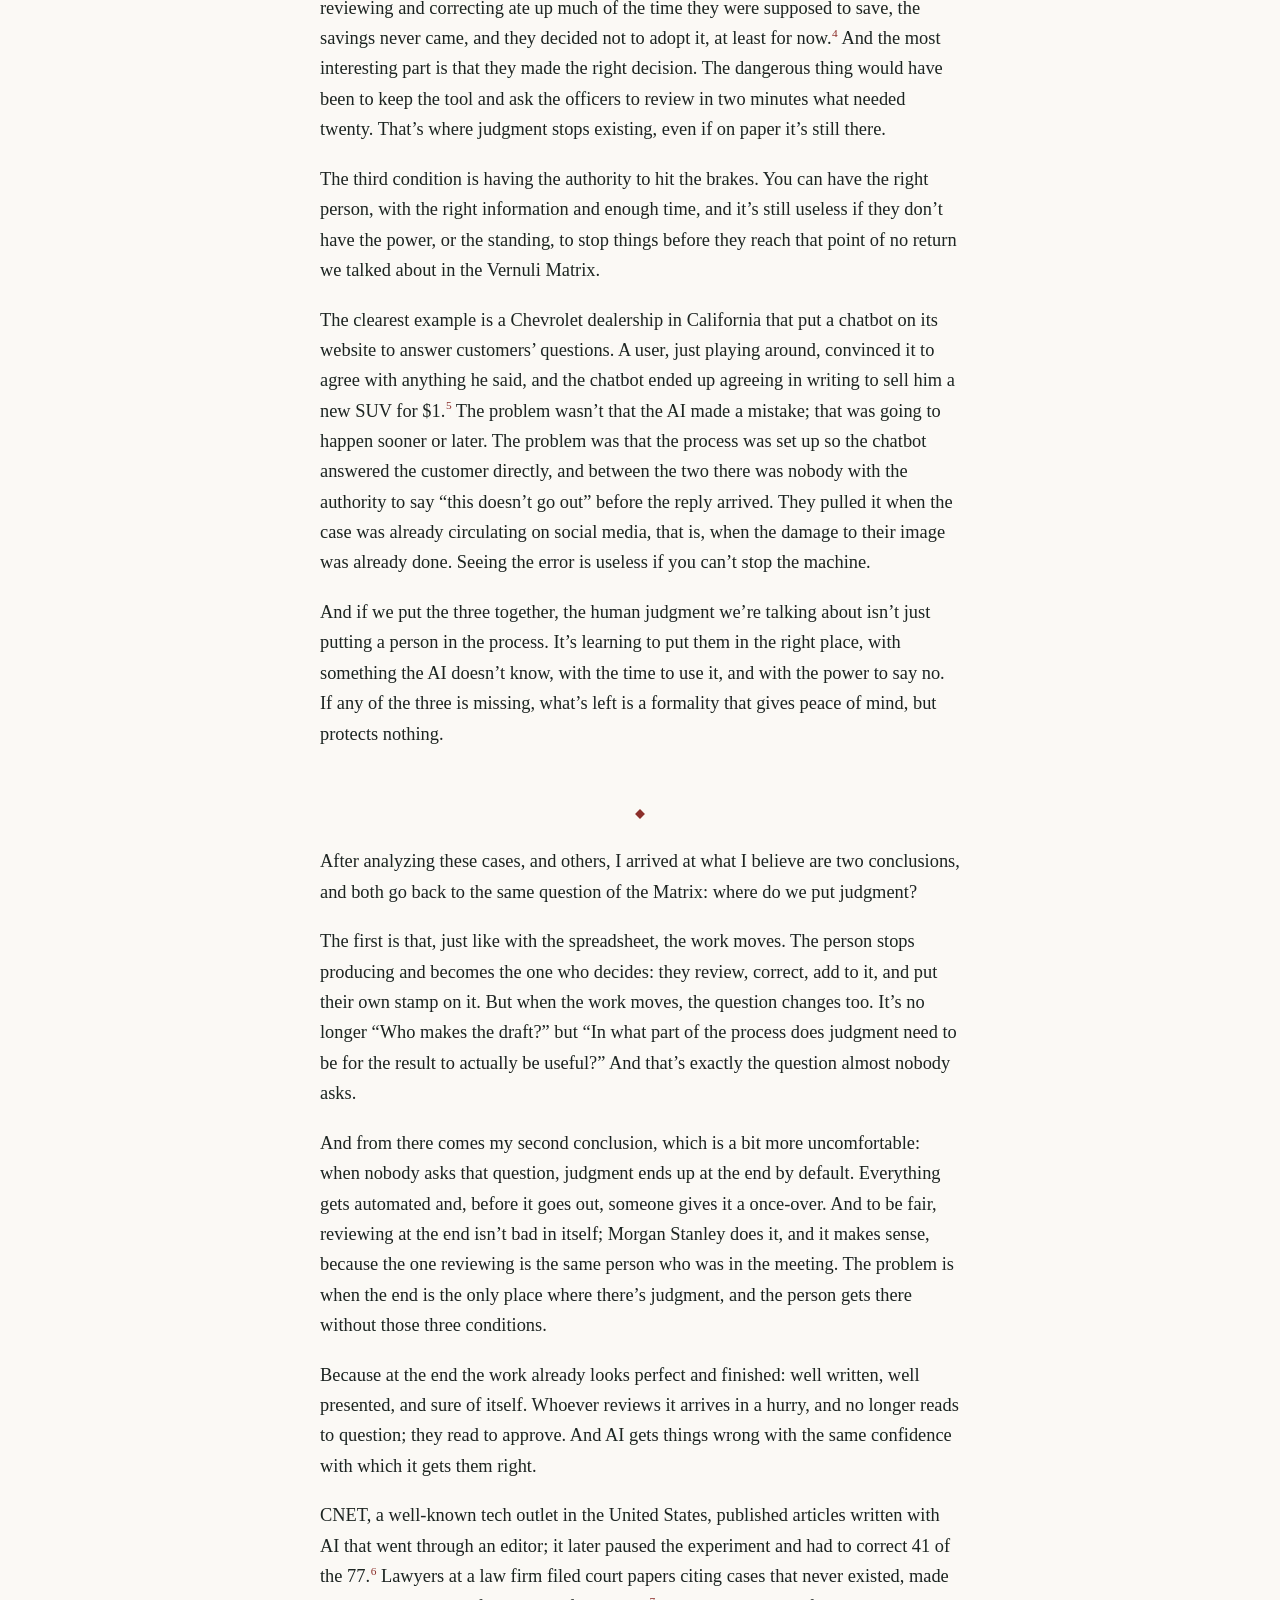
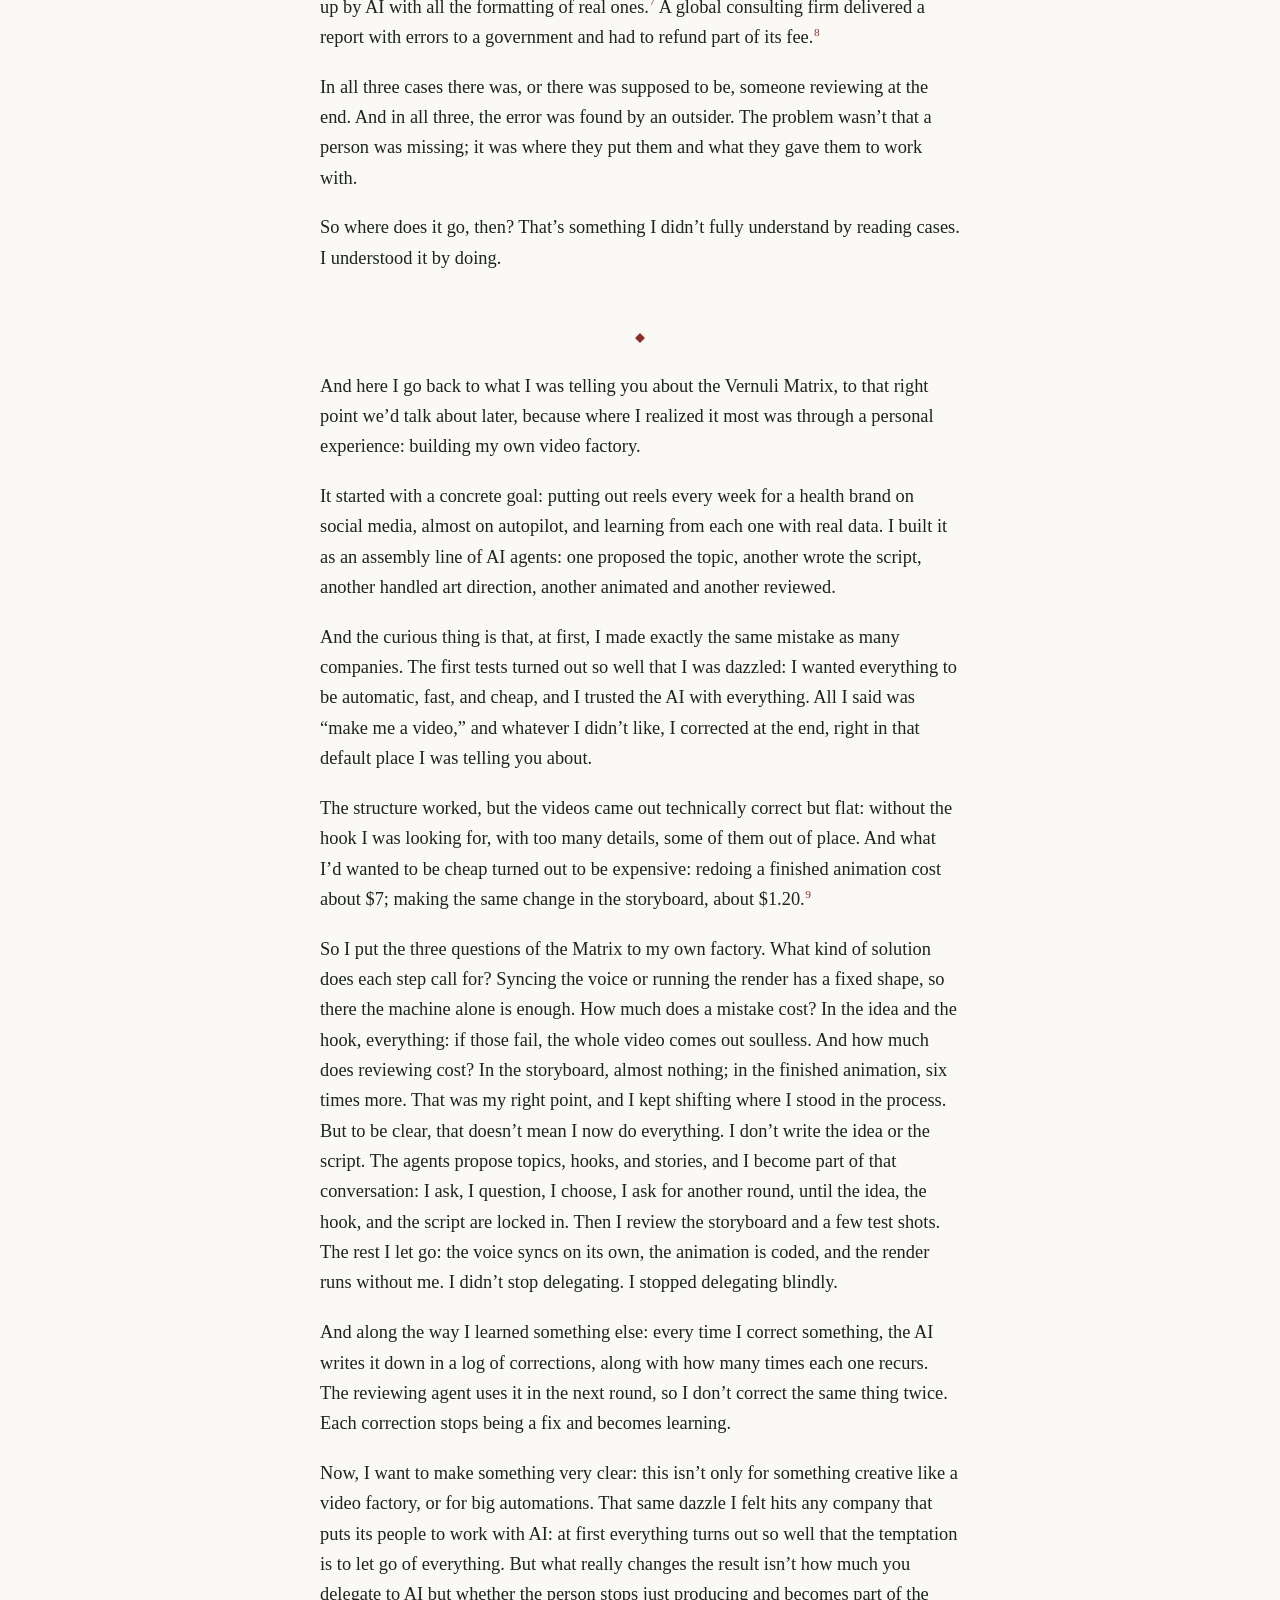
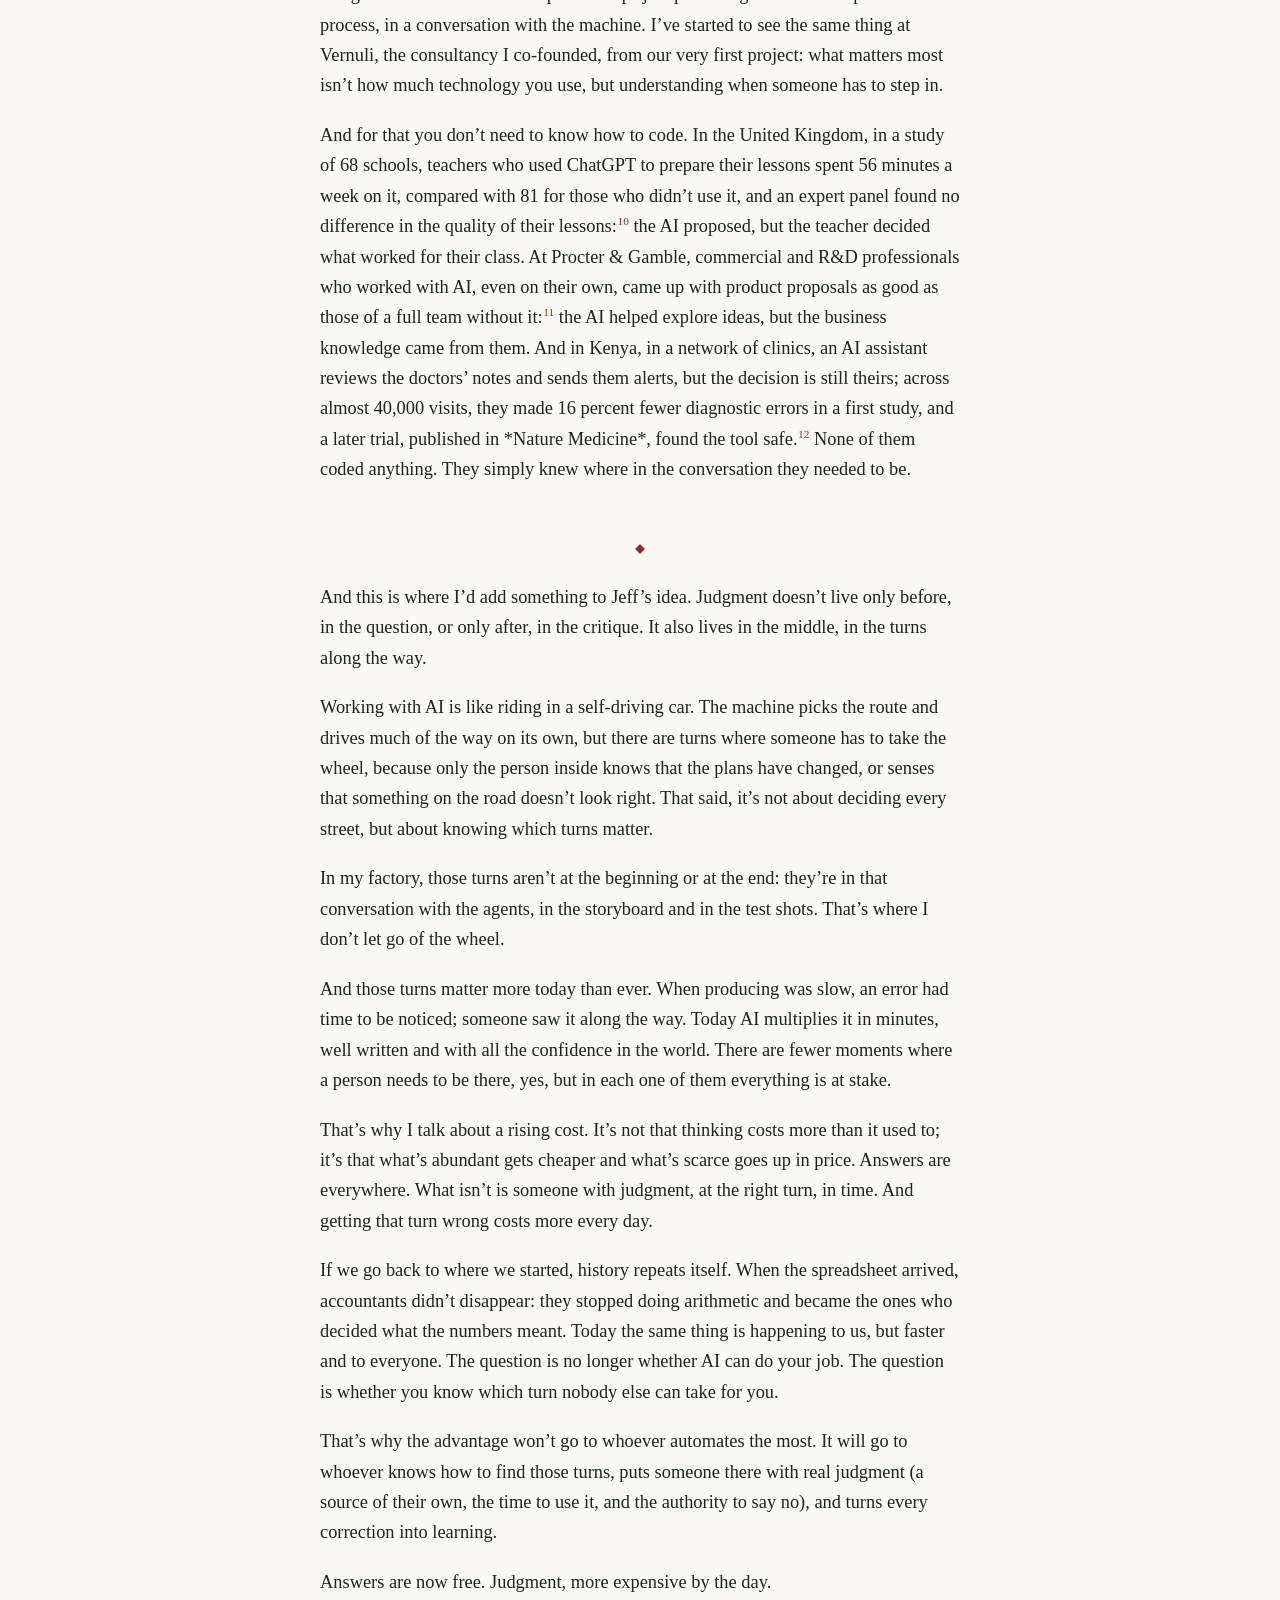
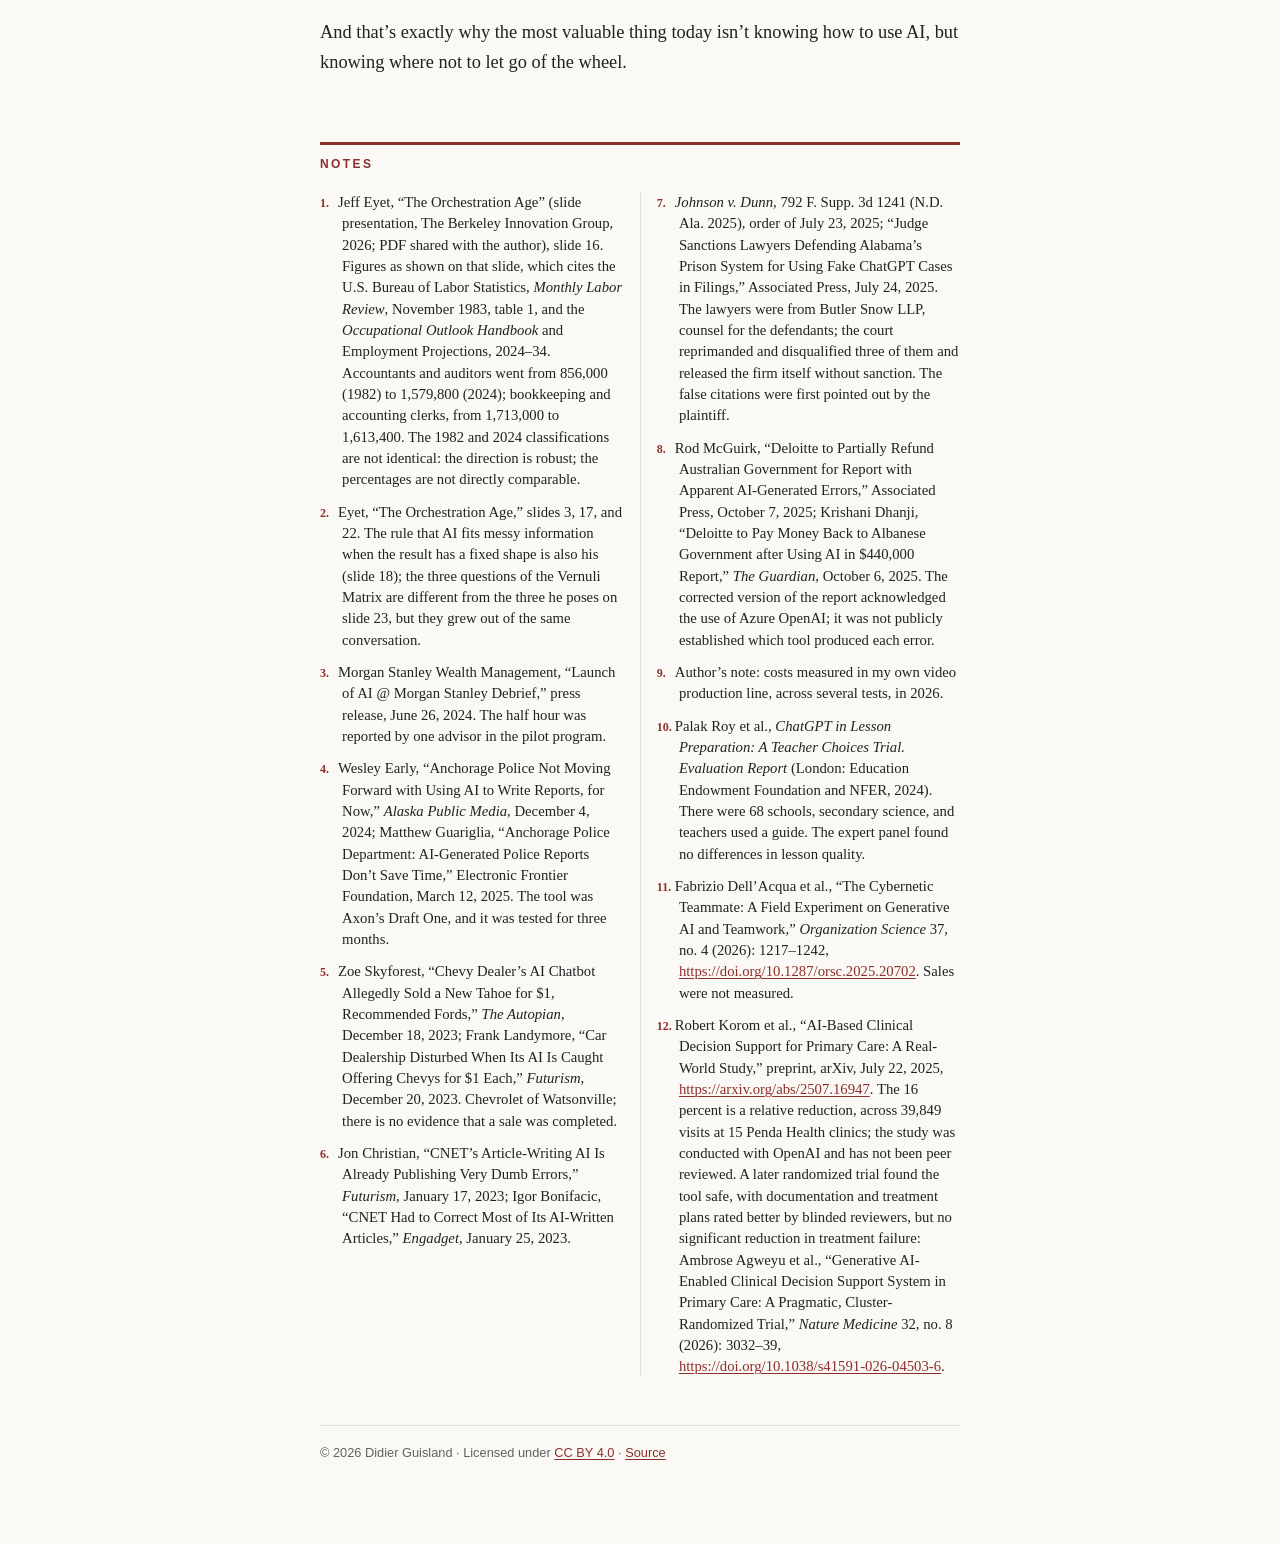
==== commit c2346232: "Correct the Vernuli passage and author line Vernuli has one client so far, so the essay now says wha" ====
--- a/en/index.html
+++ b/en/index.html
@@ -105,7 +105,7 @@
 <p>The structure worked, but the videos came out technically correct but flat: without the hook I was looking for, with too many details, some of them out of place. And what I’d wanted to be cheap turned out to be expensive: redoing a finished animation cost about $7; making the same change in the storyboard, about $1.20.<sup>9</sup></p>
 <p>So I put the three questions of the Matrix to my own factory. What kind of solution does each step call for? Syncing the voice or running the render has a fixed shape, so there the machine alone is enough. How much does a mistake cost? In the idea and the hook, everything: if those fail, the whole video comes out soulless. And how much does reviewing cost? In the storyboard, almost nothing; in the finished animation, six times more. That was my right point, and I kept shifting where I stood in the process. But to be clear, that doesn’t mean I now do everything. I don’t write the idea or the script. The agents propose topics, hooks, and stories, and I become part of that conversation: I ask, I question, I choose, I ask for another round, until the idea, the hook, and the script are locked in. Then I review the storyboard and a few test shots. The rest I let go: the voice syncs on its own, the animation is coded, and the render runs without me. I didn’t stop delegating. I stopped delegating blindly.</p>
 <p>And along the way I learned something else: every time I correct something, the AI writes it down in a log of corrections, along with how many times each one recurs. The reviewing agent uses it in the next round, so I don’t correct the same thing twice. Each correction stops being a fix and becomes learning.</p>
-<p>Now, I want to make something very clear: this isn’t only for something creative like a video factory, or for big automations. That same dazzle I felt hits any company that puts its people to work with AI: at first everything turns out so well that the temptation is to let go of everything. But what really changes the result isn’t how much you delegate to AI but whether the person stops just producing and becomes part of the process, in a conversation with the machine. I’ve seen the same thing with some of the clients we’ve worked with at Vernuli, the consultancy I co-founded: the projects that work best aren’t the ones with the most technology, but the ones where someone understood when to step in.</p>
+<p>Now, I want to make something very clear: this isn’t only for something creative like a video factory, or for big automations. That same dazzle I felt hits any company that puts its people to work with AI: at first everything turns out so well that the temptation is to let go of everything. But what really changes the result isn’t how much you delegate to AI but whether the person stops just producing and becomes part of the process, in a conversation with the machine. I’ve started to see the same thing at Vernuli, the consultancy I co-founded, from our very first project: what matters most isn’t how much technology you use, but understanding when someone has to step in.</p>
 <p>And for that you don’t need to know how to code. In the United Kingdom, in a study of 68 schools, teachers who used ChatGPT to prepare their lessons spent 56 minutes a week on it, compared with 81 for those who didn’t use it, and an expert panel found no difference in the quality of their lessons:<sup>10</sup> the AI proposed, but the teacher decided what worked for their class. At Procter &amp; Gamble, commercial and R&amp;D professionals who worked with AI, even on their own, came up with product proposals as good as those of a full team without it:<sup>11</sup> the AI helped explore ideas, but the business knowledge came from them. And in Kenya, in a network of clinics, an AI assistant reviews the doctors’ notes and sends them alerts, but the decision is still theirs; across almost 40,000 visits, they made 16 percent fewer diagnostic errors in a first study, and a later trial, published in *Nature Medicine*, found the tool safe.<sup>12</sup> None of them coded anything. They simply knew where in the conversation they needed to be.</p>
 </section>
 
